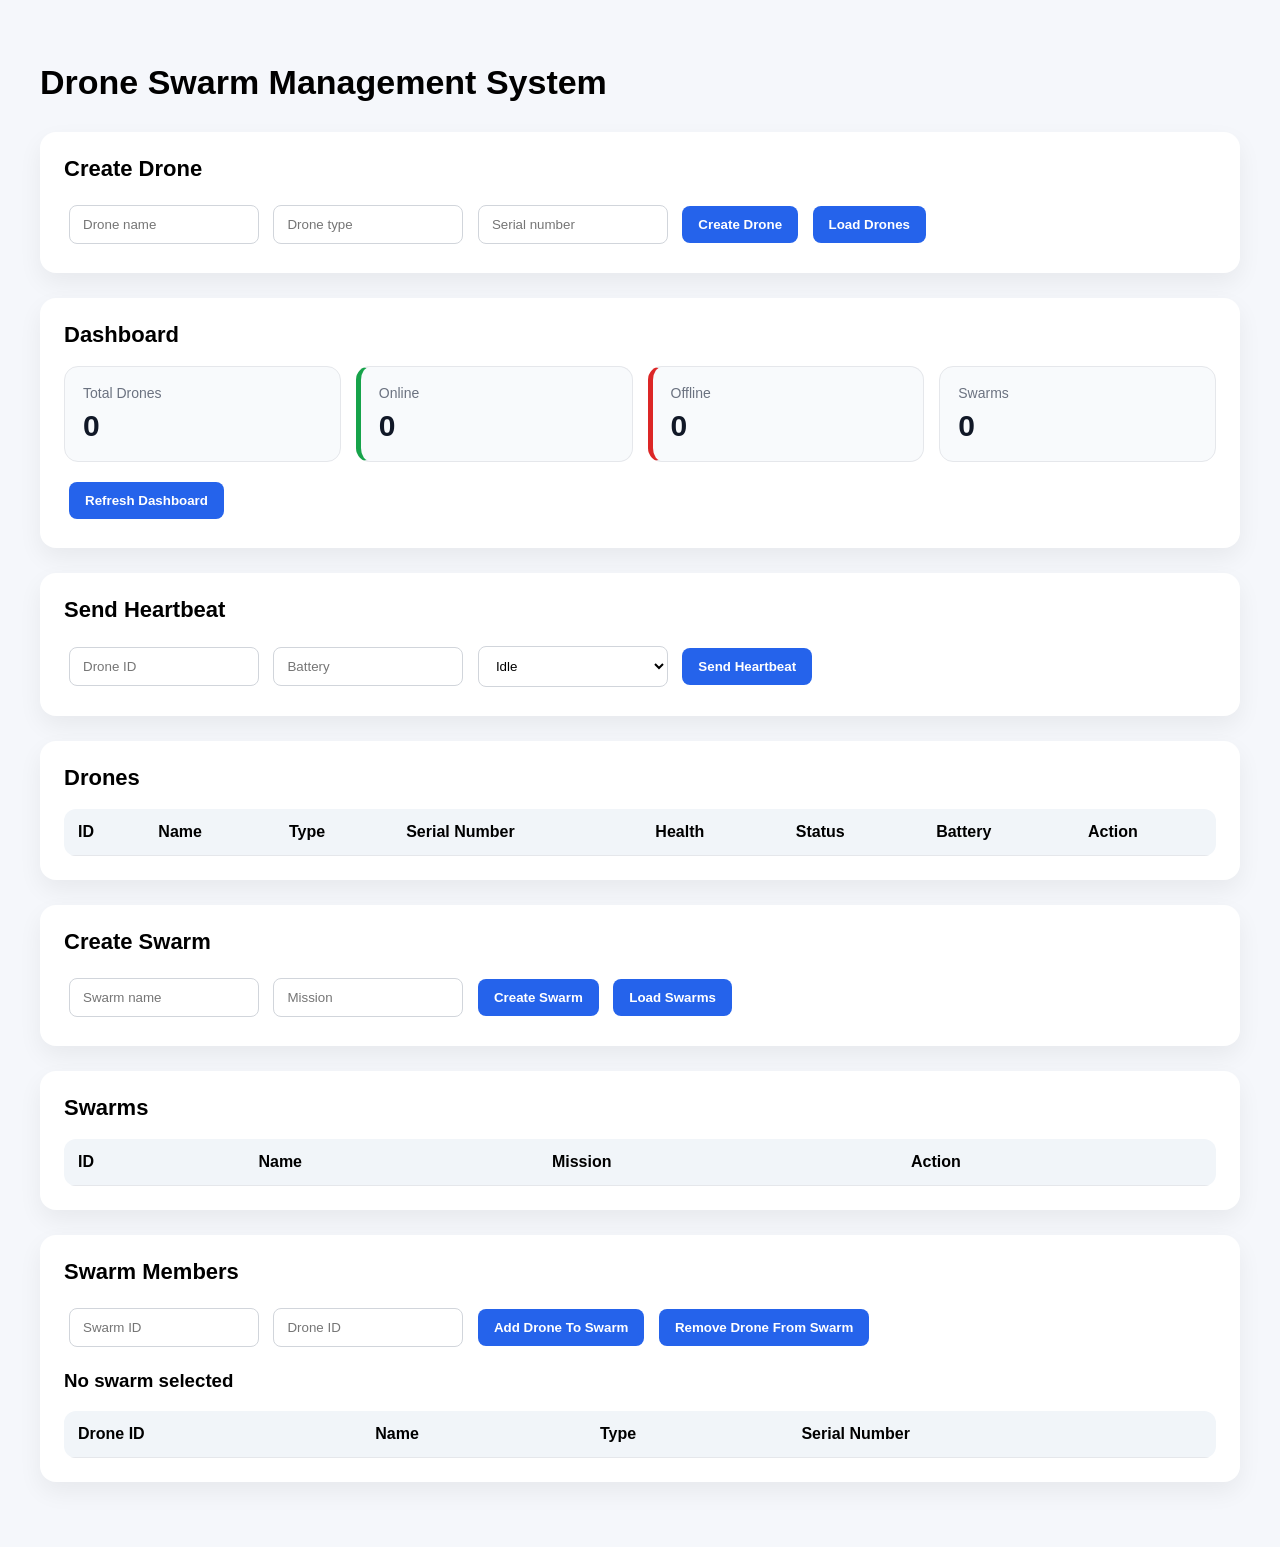
==== frontend/index.html @ 46919023 "Added drone swarm monitoring system" ====
<!DOCTYPE html>
<html lang="en">
<head>
    <meta charset="UTF-8">
    <meta name="viewport" content="width=device-width, initial-scale=1.0">
    <title>Drone Swarm Management</title>

    <link rel="stylesheet" href="style.css">
</head>
<body>

    <h1>Drone Swarm Management System</h1>

    <section>
        <h2>Create Drone</h2>

        <input id="droneName" placeholder="Drone name">
        <input id="droneType" placeholder="Drone type">
        <input id="droneSerial" placeholder="Serial number">

        <button onclick="createDrone()">Create Drone</button>
        <button onclick="loadDrones()">Load Drones</button>
    </section>
    
<section>
    <h2>Dashboard</h2>
<div class="dashboard-cards">
    <div class="dashboard-card">
        <span>Total Drones</span>
        <strong id="totalDrones">0</strong>
    </div>

    <div class="dashboard-card online-card">
        <span>Online</span>
        <strong id="onlineDrones">0</strong>
    </div>

    <div class="dashboard-card offline-card">
        <span>Offline</span>
        <strong id="offlineDrones">0</strong>
    </div>

    <div class="dashboard-card">
        <span>Swarms</span>
        <strong id="totalSwarms">0</strong>
    </div>
</div>
    <button onclick="loadDashboard()">Refresh Dashboard</button>
</section>

<section>
    <h2>Send Heartbeat</h2>

    <input id="heartbeatDroneId" placeholder="Drone ID">
    <input id="heartbeatBattery" placeholder="Battery">
<select id="heartbeatStatus">
    <option value="idle">Idle</option>
    <option value="flying">Flying</option>
    <option value="charging">Charging</option>
    <option value="mission">Mission</option>
    <option value="maintenance">Maintenance</option>
</select>

    <button onclick="sendHeartbeat()">Send Heartbeat</button>
</section>

    <section>
        <h2>Drones</h2>

        <table>
            <thead>
                <tr>
                   <th>ID</th>
                    <th>Name</th>
                    <th>Type</th>
                    <th>Serial Number</th>
                    <th>Health</th>
                    <th>Status</th>
                    <th>Battery</th>
                    <th>Action</th>


                </tr>
            </thead>

            <tbody id="droneTable">

            </tbody>
        </table>
    </section>

    <script src="script.js"></script>

</body>
</html>

<section>
    <h2>Create Swarm</h2>

    <input id="swarmName" placeholder="Swarm name">
    <input id="swarmMission" placeholder="Mission">

    <button onclick="createSwarm()">Create Swarm</button>
    <button onclick="loadSwarms()">Load Swarms</button>
</section>

<section>
    <h2>Swarms</h2>

    <table>
        <thead>
            <tr>
                <th>ID</th>
                <th>Name</th>
                <th>Mission</th>
                <th>Action</th>
            </tr>
        </thead>

        <tbody id="swarmTable"></tbody>
    </table>
</section>

<section>
    <h2>Swarm Members</h2>

    <input id="memberSwarmId" placeholder="Swarm ID">
    <input id="memberDroneId" placeholder="Drone ID">

    <button onclick="addDroneToSwarm()">Add Drone To Swarm</button>
    <button onclick="removeDroneFromSwarm()">Remove Drone From Swarm</button>

    <h3 id="selectedSwarmTitle">No swarm selected</h3>

    <table>
        <thead>
            <tr>
                <th>Drone ID</th>
                <th>Name</th>
                <th>Type</th>
                <th>Serial Number</th>
            </tr>
        </thead>

        <tbody id="membersTable"></tbody>
    </table>
</section>
</body>
</html>
---- frontend/style.css ----
* {
    box-sizing: border-box;
}

body {
    font-family: Arial, sans-serif;
    margin: 0 auto;
    max-width: 1400px;
    padding: 40px;
    background: #f5f7fb;
}

h1 {
    margin-bottom: 30px;
    font-size: 34px;
    font-weight: 700;
}

h2 {
    margin-top: 0;
    margin-bottom: 18px;
    font-size: 22px;
}

section {
    background: #ffffff;
    padding: 24px;
    margin-bottom: 25px;
    border-radius: 16px;
    box-shadow: 0 10px 25px rgba(0, 0, 0, 0.06);
}

input,
select {
    padding: 11px 13px;
    margin: 5px;
    width: 190px;
    border: 1px solid #d1d5db;
    border-radius: 8px;
    outline: none;
    background: white;
}

input:focus,
select:focus {
    border-color: #2563eb;
}

button {
    padding: 11px 16px;
    margin: 5px;
    cursor: pointer;
    border: none;
    border-radius: 8px;
    background: #2563eb;
    color: white;
    font-weight: 600;
}

button:hover {
    background: #1d4ed8;
}

table {
    width: 100%;
    background: white;
    border-collapse: separate;
    border-spacing: 0;
    margin-top: 15px;
    border-radius: 12px;
    overflow: hidden;
}

th,
td {
    padding: 14px;
    border-bottom: 1px solid #e5e7eb;
    text-align: left;
}

th {
    background: #f1f5f9;
    font-weight: 700;
}

tr:hover td {
    background: #f9fafb;
}

td button {
    background: #111827;
}

td button:hover {
    background: #374151;
}

td button:last-child {
    background: #dc2626;
}

td button:last-child:hover {
    background: #b91c1c;
}

.dashboard-cards {
    display: grid;
    grid-template-columns: repeat(4, 1fr);
    gap: 15px;
    margin-bottom: 15px;
}

.dashboard-card {
    background: #f8fafc;
    padding: 18px;
    border-radius: 14px;
    border: 1px solid #e5e7eb;
}

.dashboard-card span {
    display: block;
    color: #6b7280;
    font-size: 14px;
    margin-bottom: 8px;
}

.dashboard-card strong {
    font-size: 30px;
    color: #111827;
}

.online-card {
    border-left: 5px solid #16a34a;
}

.offline-card {
    border-left: 5px solid #dc2626;
}
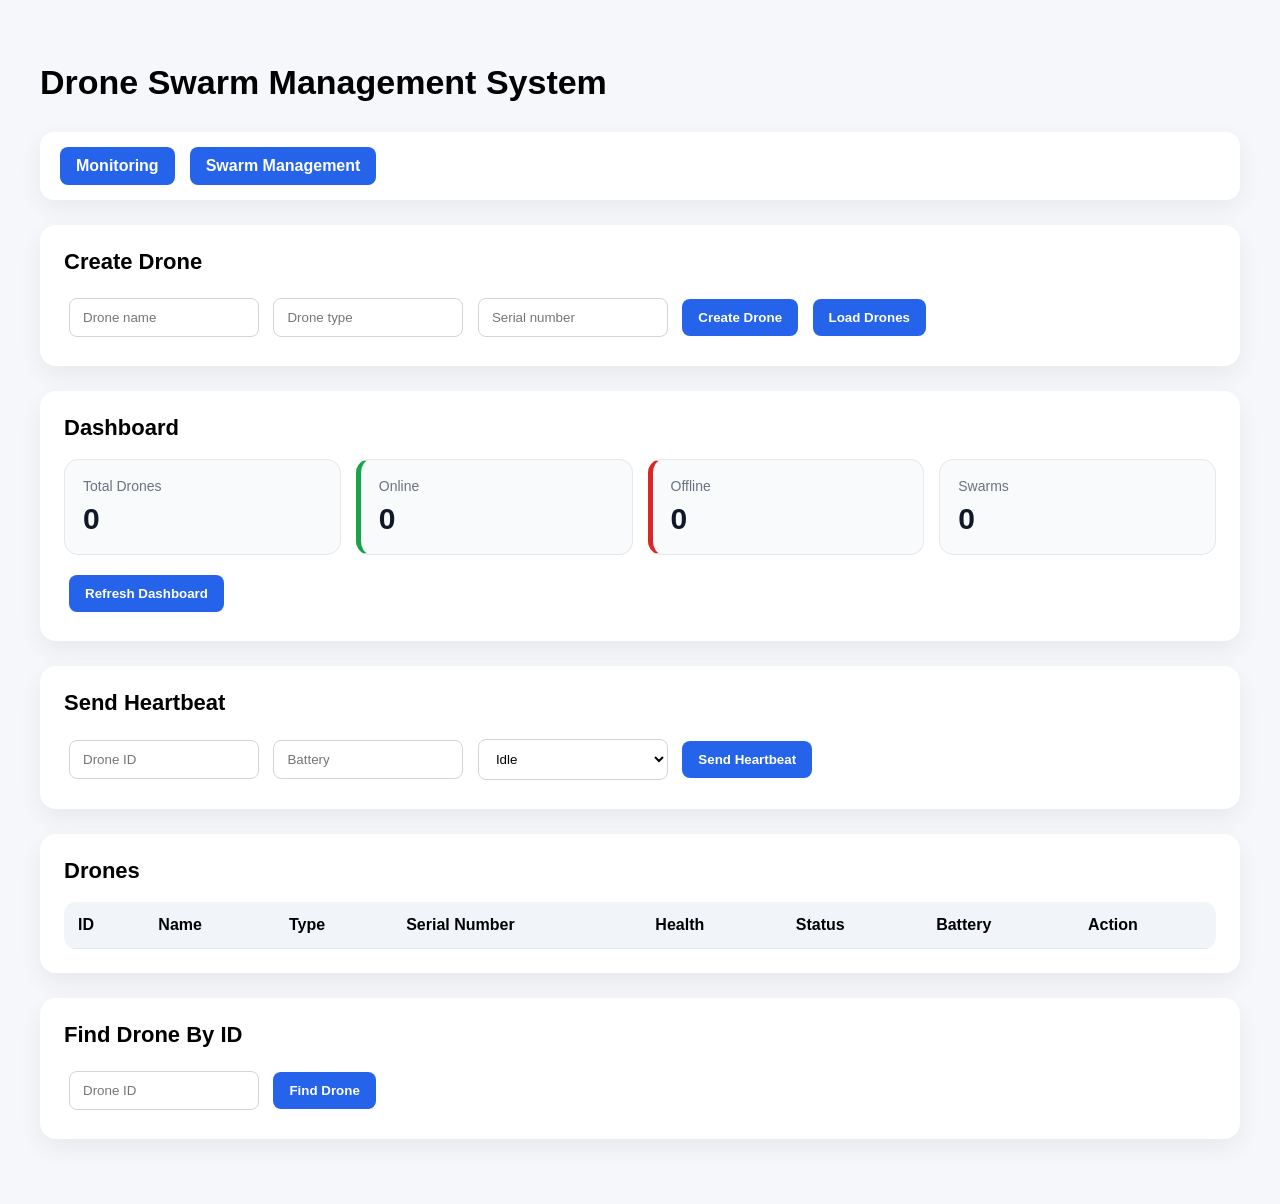
==== commit ef0b66a7: "Added swarm leader and swarm health features" ====
--- a/frontend/index.html
+++ b/frontend/index.html
@@ -3,48 +3,55 @@
 <head>
     <meta charset="UTF-8">
     <meta name="viewport" content="width=device-width, initial-scale=1.0">
-    <title>Drone Swarm Management</title>
+    <title>Drone Monitoring</title>
 
     <link rel="stylesheet" href="style.css">
 </head>
 <body>
 
-    <h1>Drone Swarm Management System</h1>
+<h1>Drone Swarm Management System</h1>
 
-    <section>
-        <h2>Create Drone</h2>
+<nav class="navbar">
+    <a href="index.html">Monitoring</a>
+    <a href="swarms.html">Swarm Management</a>
+</nav>
 
-        <input id="droneName" placeholder="Drone name">
-        <input id="droneType" placeholder="Drone type">
-        <input id="droneSerial" placeholder="Serial number">
+<section>
+    <h2>Create Drone</h2>
 
-        <button onclick="createDrone()">Create Drone</button>
-        <button onclick="loadDrones()">Load Drones</button>
-    </section>
-    
+    <input id="droneName" placeholder="Drone name">
+    <input id="droneType" placeholder="Drone type">
+    <input id="droneSerial" placeholder="Serial number">
+
+    <button onclick="createDrone()">Create Drone</button>
+    <button onclick="loadDrones()">Load Drones</button>
+</section>
+
 <section>
     <h2>Dashboard</h2>
-<div class="dashboard-cards">
-    <div class="dashboard-card">
-        <span>Total Drones</span>
-        <strong id="totalDrones">0</strong>
+
+    <div class="dashboard-cards">
+        <div class="dashboard-card">
+            <span>Total Drones</span>
+            <strong id="totalDrones">0</strong>
+        </div>
+
+        <div class="dashboard-card online-card">
+            <span>Online</span>
+            <strong id="onlineDrones">0</strong>
+        </div>
+
+        <div class="dashboard-card offline-card">
+            <span>Offline</span>
+            <strong id="offlineDrones">0</strong>
+        </div>
+
+        <div class="dashboard-card">
+            <span>Swarms</span>
+            <strong id="totalSwarms">0</strong>
+        </div>
     </div>
 
-    <div class="dashboard-card online-card">
-        <span>Online</span>
-        <strong id="onlineDrones">0</strong>
-    </div>
-
-    <div class="dashboard-card offline-card">
-        <span>Offline</span>
-        <strong id="offlineDrones">0</strong>
-    </div>
-
-    <div class="dashboard-card">
-        <span>Swarms</span>
-        <strong id="totalSwarms">0</strong>
-    </div>
-</div>
     <button onclick="loadDashboard()">Refresh Dashboard</button>
 </section>
 
@@ -53,97 +60,50 @@
 
     <input id="heartbeatDroneId" placeholder="Drone ID">
     <input id="heartbeatBattery" placeholder="Battery">
-<select id="heartbeatStatus">
-    <option value="idle">Idle</option>
-    <option value="flying">Flying</option>
-    <option value="charging">Charging</option>
-    <option value="mission">Mission</option>
-    <option value="maintenance">Maintenance</option>
-</select>
+
+    <select id="heartbeatStatus">
+        <option value="idle">Idle</option>
+        <option value="flying">Flying</option>
+        <option value="charging">Charging</option>
+        <option value="mission">Mission</option>
+        <option value="maintenance">Maintenance</option>
+    </select>
 
     <button onclick="sendHeartbeat()">Send Heartbeat</button>
 </section>
 
-    <section>
-        <h2>Drones</h2>
-
-        <table>
-            <thead>
-                <tr>
-                   <th>ID</th>
-                    <th>Name</th>
-                    <th>Type</th>
-                    <th>Serial Number</th>
-                    <th>Health</th>
-                    <th>Status</th>
-                    <th>Battery</th>
-                    <th>Action</th>
-
-
-                </tr>
-            </thead>
-
-            <tbody id="droneTable">
-
-            </tbody>
-        </table>
-    </section>
-
-    <script src="script.js"></script>
-
-</body>
-</html>
-
 <section>
-    <h2>Create Swarm</h2>
-
-    <input id="swarmName" placeholder="Swarm name">
-    <input id="swarmMission" placeholder="Mission">
-
-    <button onclick="createSwarm()">Create Swarm</button>
-    <button onclick="loadSwarms()">Load Swarms</button>
-</section>
-
-<section>
-    <h2>Swarms</h2>
+    <h2>Drones</h2>
 
     <table>
         <thead>
             <tr>
                 <th>ID</th>
                 <th>Name</th>
-                <th>Mission</th>
+                <th>Type</th>
+                <th>Serial Number</th>
+                <th>Health</th>
+                <th>Status</th>
+                <th>Battery</th>
                 <th>Action</th>
             </tr>
         </thead>
 
-        <tbody id="swarmTable"></tbody>
+        <tbody id="droneTable"></tbody>
     </table>
 </section>
 
 <section>
-    <h2>Swarm Members</h2>
+    <h2>Find Drone By ID</h2>
 
-    <input id="memberSwarmId" placeholder="Swarm ID">
-    <input id="memberDroneId" placeholder="Drone ID">
+    <input id="searchDroneId" placeholder="Drone ID">
 
-    <button onclick="addDroneToSwarm()">Add Drone To Swarm</button>
-    <button onclick="removeDroneFromSwarm()">Remove Drone From Swarm</button>
+    <button onclick="findDroneById()">Find Drone</button>
 
-    <h3 id="selectedSwarmTitle">No swarm selected</h3>
+    <div id="foundDroneResult"></div>
+</section>
 
-    <table>
-        <thead>
-            <tr>
-                <th>Drone ID</th>
-                <th>Name</th>
-                <th>Type</th>
-                <th>Serial Number</th>
-            </tr>
-        </thead>
+<script src="script.js"></script>
 
-        <tbody id="membersTable"></tbody>
-    </table>
-</section>
 </body>
-</html>
+</html>
--- a/frontend/style.css
+++ b/frontend/style.css
@@ -135,4 +135,27 @@
 
 .offline-card {
     border-left: 5px solid #dc2626;
+}
+
+.navbar {
+    display: flex;
+    gap: 15px;
+    margin-bottom: 25px;
+    background: white;
+    padding: 15px 20px;
+    border-radius: 14px;
+    box-shadow: 0 8px 24px rgba(0, 0, 0, 0.06);
+}
+
+.navbar a {
+    text-decoration: none;
+    background: #2563eb;
+    color: white;
+    padding: 10px 16px;
+    border-radius: 8px;
+    font-weight: 600;
+}
+
+.navbar a:hover {
+    background: #1d4ed8;
 }
